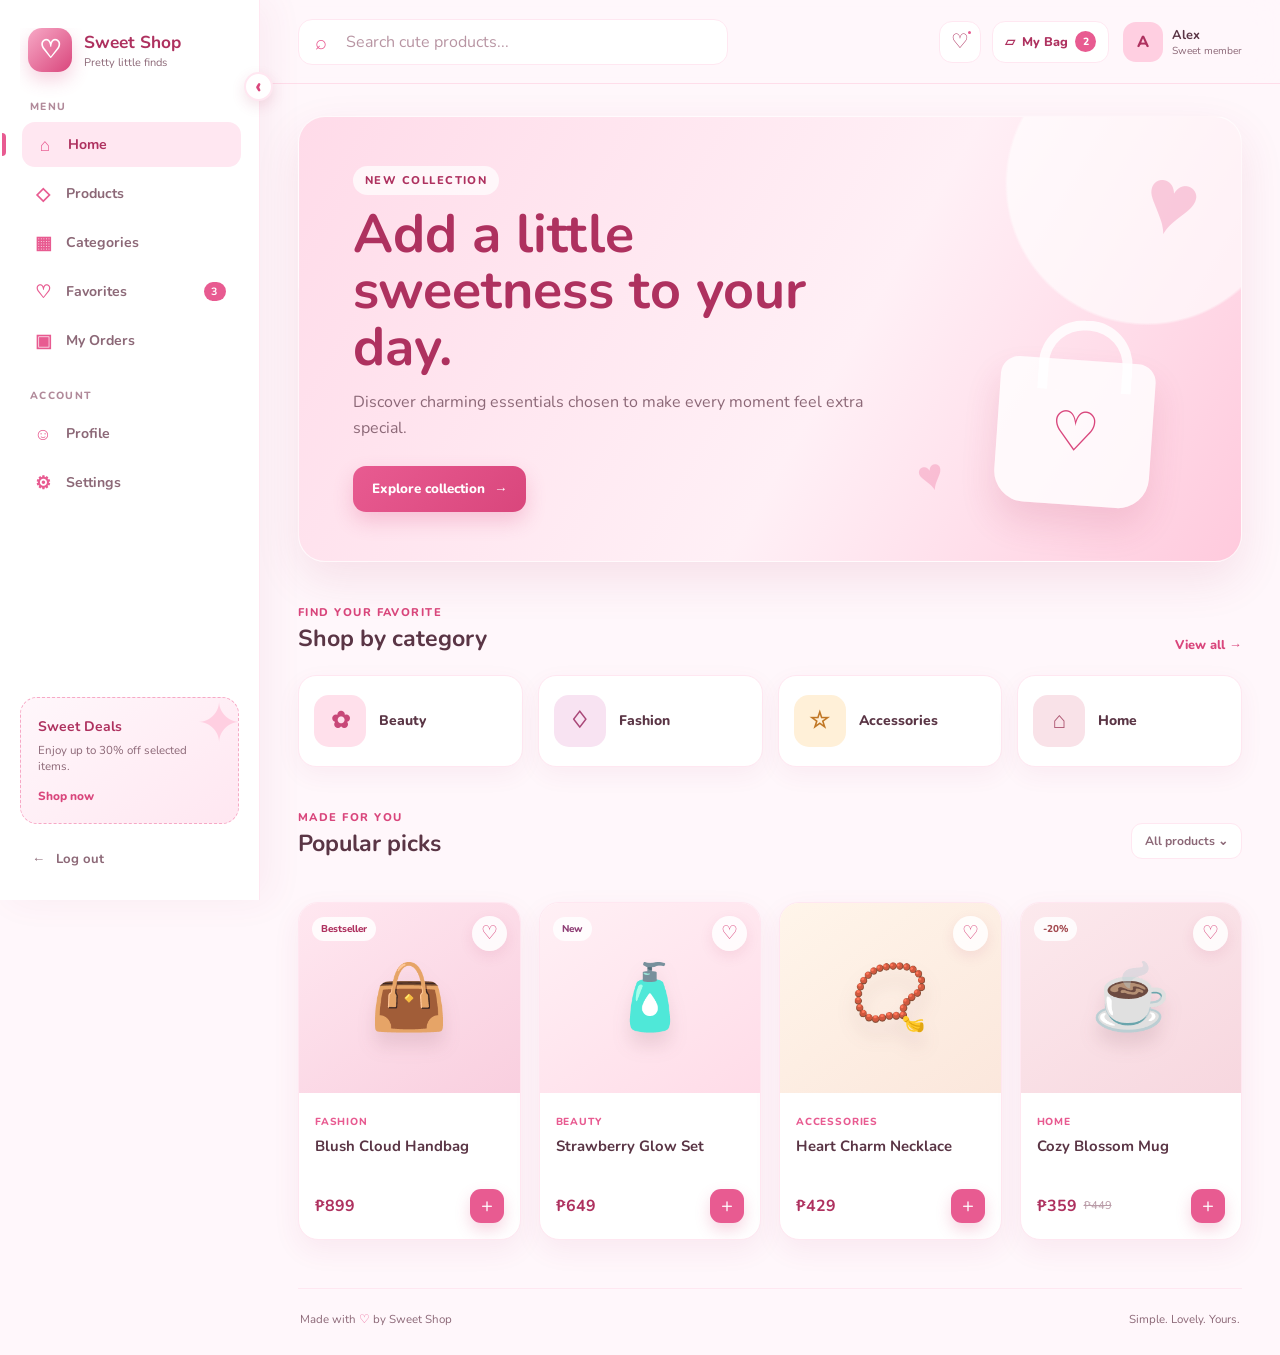
==== shop.html @ 0a7f22c5 "Initial commit" ====
<!DOCTYPE html>
<html lang="en">
<head>
    <meta charset="UTF-8">
    <meta name="viewport" content="width=device-width, initial-scale=1.0">
    <meta name="description" content="Sweet Shop pink and white e-commerce dashboard.">
    <title>Sweet Shop</title>
    <link rel="preconnect" href="https://fonts.googleapis.com">
    <link rel="preconnect" href="https://fonts.gstatic.com" crossorigin>
    <link href="https://fonts.googleapis.com/css2?family=Nunito:wght@400;600;700;800&display=swap" rel="stylesheet">
    <link rel="stylesheet" href="shop.css">
</head>

<body>
    <div class="shop-layout">
        <aside class="sidebar" id="sidebar">
            <div class="brand">
                <span class="brand-mark" aria-hidden="true">♡</span>
                <div>
                    <strong>Sweet Shop</strong>
                    <small>Pretty little finds</small>
                </div>
            </div>

            <button
                class="sidebar-collapse"
                id="sidebarCollapse"
                type="button"
                aria-label="Collapse side menu"
                aria-expanded="true"
            >
                <span aria-hidden="true">‹</span>
            </button>

            <nav class="side-navigation" aria-label="Main navigation">
                <p class="menu-label">Menu</p>
                <a class="nav-link active" href="#home" title="Home">
                    <span aria-hidden="true">⌂</span>
                    <span class="nav-text">Home</span>
                </a>
                <a class="nav-link" href="#products" title="Products">
                    <span aria-hidden="true">◇</span>
                    <span class="nav-text">Products</span>
                </a>
                <a class="nav-link" href="#categories" title="Categories">
                    <span aria-hidden="true">▦</span>
                    <span class="nav-text">Categories</span>
                </a>
                <a class="nav-link" href="#favorites" title="Favorites">
                    <span aria-hidden="true">♡</span>
                    <span class="nav-text">Favorites</span>
                    <span class="nav-badge">3</span>
                </a>
                <a class="nav-link" href="#orders" title="My Orders">
                    <span aria-hidden="true">▣</span>
                    <span class="nav-text">My Orders</span>
                </a>

                <p class="menu-label account-label">Account</p>
                <a class="nav-link" href="#profile" title="Profile">
                    <span aria-hidden="true">☺</span>
                    <span class="nav-text">Profile</span>
                </a>
                <a class="nav-link" href="#settings" title="Settings">
                    <span aria-hidden="true">⚙</span>
                    <span class="nav-text">Settings</span>
                </a>
            </nav>

            <div class="sidebar-promo">
                <span aria-hidden="true">✦</span>
                <strong>Sweet Deals</strong>
                <p>Enjoy up to 30% off selected items.</p>
                <a href="#products">Shop now</a>
            </div>

            <a class="logout-link" href="index.html" title="Log out">
                <span aria-hidden="true">←</span>
                <span class="logout-text">Log out</span>
            </a>
        </aside>

        <button
            class="sidebar-overlay"
            id="sidebarOverlay"
            type="button"
            aria-label="Close navigation menu"
            tabindex="-1"
        ></button>

        <main class="main-content" id="home">
            <header class="topbar">
                <button
                    class="menu-toggle"
                    id="menuToggle"
                    type="button"
                    aria-label="Open navigation menu"
                    aria-controls="sidebar"
                    aria-expanded="false"
                >
                    <span></span>
                    <span></span>
                    <span></span>
                </button>

                <div class="search-box">
                    <span aria-hidden="true">⌕</span>
                    <label class="visually-hidden" for="productSearch">Search products</label>
                    <input
                        type="search"
                        id="productSearch"
                        placeholder="Search cute products..."
                        autocomplete="off"
                    >
                </div>

                <div class="topbar-actions">
                    <button class="icon-button" type="button" aria-label="Notifications">
                        ♡
                        <span class="notification-dot"></span>
                    </button>
                    <button class="cart-button" type="button" aria-label="Shopping bag with 2 items">
                        <span aria-hidden="true">▱</span>
                        <span class="cart-text">My Bag</span>
                        <span class="cart-count" id="cartCount">2</span>
                    </button>
                    <div class="profile-chip">
                        <span class="avatar" aria-hidden="true">A</span>
                        <div>
                            <strong>Alex</strong>
                            <small>Sweet member</small>
                        </div>
                    </div>
                </div>
            </header>

            <section class="hero" aria-labelledby="hero-title">
                <div class="hero-content">
                    <span class="hero-tag">New collection</span>
                    <h1 id="hero-title">Add a little sweetness to your day.</h1>
                    <p>Discover charming essentials chosen to make every moment feel extra special.</p>
                    <a class="primary-link" href="#products">
                        Explore collection <span aria-hidden="true">→</span>
                    </a>
                </div>
                <div class="hero-art" aria-hidden="true">
                    <span class="hero-heart large-heart">♥</span>
                    <span class="hero-heart small-heart">♥</span>
                    <div class="shopping-bag">
                        <span>♡</span>
                    </div>
                </div>
            </section>

            <section class="section-block" id="categories" aria-labelledby="category-title">
                <div class="section-heading">
                    <div>
                        <p class="section-kicker">Find your favorite</p>
                        <h2 id="category-title">Shop by category</h2>
                    </div>
                    <a href="#categories">View all <span aria-hidden="true">→</span></a>
                </div>

                <div class="category-grid">
                    <a class="category-card" href="#products" data-category="Beauty">
                        <span class="category-icon beauty" aria-hidden="true">✿</span>
                        <span>Beauty</span>
                    </a>
                    <a class="category-card" href="#products" data-category="Fashion">
                        <span class="category-icon fashion" aria-hidden="true">♢</span>
                        <span>Fashion</span>
                    </a>
                    <a class="category-card" href="#products" data-category="Accessories">
                        <span class="category-icon accessories" aria-hidden="true">☆</span>
                        <span>Accessories</span>
                    </a>
                    <a class="category-card" href="#products" data-category="Home">
                        <span class="category-icon home" aria-hidden="true">⌂</span>
                        <span>Home</span>
                    </a>
                </div>
            </section>

            <section class="section-block" id="products" aria-labelledby="products-title">
                <div class="section-heading">
                    <div>
                        <p class="section-kicker">Made for you</p>
                        <h2 id="products-title">Popular picks</h2>
                    </div>
                    <button class="filter-button" id="filterButton" type="button">
                        All products <span aria-hidden="true">⌄</span>
                    </button>
                </div>

                <p class="search-status" id="searchStatus" aria-live="polite"></p>

                <div class="product-grid" id="productGrid">
                    <article class="product-card" data-name="Blush Cloud Handbag" data-category="Fashion">
                        <div class="product-image product-bag">
                            <span class="product-emoji" aria-hidden="true">👜</span>
                            <button class="favorite-button" type="button" aria-label="Add Blush Cloud Handbag to favorites">♡</button>
                            <span class="product-label">Bestseller</span>
                        </div>
                        <div class="product-details">
                            <span class="product-category">Fashion</span>
                            <h3>Blush Cloud Handbag</h3>
                            <div class="product-footer">
                                <strong>₱899</strong>
                                <button class="add-button" type="button" aria-label="Add Blush Cloud Handbag to bag">+</button>
                            </div>
                        </div>
                    </article>

                    <article class="product-card" data-name="Strawberry Glow Set" data-category="Beauty">
                        <div class="product-image product-beauty">
                            <span class="product-emoji" aria-hidden="true">🧴</span>
                            <button class="favorite-button" type="button" aria-label="Add Strawberry Glow Set to favorites">♡</button>
                            <span class="product-label new-label">New</span>
                        </div>
                        <div class="product-details">
                            <span class="product-category">Beauty</span>
                            <h3>Strawberry Glow Set</h3>
                            <div class="product-footer">
                                <strong>₱649</strong>
                                <button class="add-button" type="button" aria-label="Add Strawberry Glow Set to bag">+</button>
                            </div>
                        </div>
                    </article>

                    <article class="product-card" data-name="Heart Charm Necklace" data-category="Accessories">
                        <div class="product-image product-necklace">
                            <span class="product-emoji" aria-hidden="true">📿</span>
                            <button class="favorite-button" type="button" aria-label="Add Heart Charm Necklace to favorites">♡</button>
                        </div>
                        <div class="product-details">
                            <span class="product-category">Accessories</span>
                            <h3>Heart Charm Necklace</h3>
                            <div class="product-footer">
                                <strong>₱429</strong>
                                <button class="add-button" type="button" aria-label="Add Heart Charm Necklace to bag">+</button>
                            </div>
                        </div>
                    </article>

                    <article class="product-card" data-name="Cozy Blossom Mug" data-category="Home">
                        <div class="product-image product-mug">
                            <span class="product-emoji" aria-hidden="true">☕</span>
                            <button class="favorite-button" type="button" aria-label="Add Cozy Blossom Mug to favorites">♡</button>
                            <span class="product-label sale-label">-20%</span>
                        </div>
                        <div class="product-details">
                            <span class="product-category">Home</span>
                            <h3>Cozy Blossom Mug</h3>
                            <div class="product-footer">
                                <div class="price-group">
                                    <strong>₱359</strong>
                                    <del>₱449</del>
                                </div>
                                <button class="add-button" type="button" aria-label="Add Cozy Blossom Mug to bag">+</button>
                            </div>
                        </div>
                    </article>
                </div>
            </section>

            <footer class="shop-footer">
                <span>Made with <span aria-hidden="true">♡</span> by Sweet Shop</span>
                <span>Simple. Lovely. Yours.</span>
            </footer>
        </main>
    </div>

    <div class="toast" id="toast" role="status" aria-live="polite"></div>
    <script src="shop.js"></script>
</body>
</html>
---- shop.css ----
:root {
    --pink-50: #fff7fb;
    --pink-100: #ffe7f1;
    --pink-200: #ffcfe1;
    --pink-300: #f7a9c6;
    --pink-500: #e85b91;
    --pink-600: #d9467c;
    --pink-700: #ae315f;
    --text: #5a3545;
    --muted: #8c6877;
    --white: #ffffff;
    --shadow: 0 18px 45px rgba(174, 49, 95, 0.11);
    --sidebar-width: 260px;
    --sidebar-collapsed-width: 86px;
}

* {
    box-sizing: border-box;
    margin: 0;
    padding: 0;
}

html {
    scroll-behavior: smooth;
}

body {
    min-height: 100vh;
    color: var(--text);
    font-family: "Nunito", Arial, sans-serif;
    background: var(--pink-50);
}

button,
input {
    font: inherit;
}

a {
    color: inherit;
    text-decoration: none;
}

button,
a {
    -webkit-tap-highlight-color: transparent;
}

.shop-layout {
    min-height: 100vh;
}

.sidebar {
    position: fixed;
    inset: 0 auto 0 0;
    z-index: 30;
    display: flex;
    width: var(--sidebar-width);
    padding: 28px 20px 22px;
    border-right: 1px solid var(--pink-100);
    background: rgba(255, 255, 255, 0.97);
    flex-direction: column;
    box-shadow: 10px 0 35px rgba(174, 49, 95, 0.06);
    transition: width 0.25s ease, transform 0.25s ease;
}

.brand {
    display: flex;
    align-items: center;
    gap: 12px;
    padding: 0 8px 27px;
    overflow: hidden;
}

.brand-mark {
    display: grid;
    width: 44px;
    height: 44px;
    border-radius: 14px;
    color: var(--white);
    font-size: 25px;
    font-weight: 800;
    background: linear-gradient(135deg, var(--pink-300), var(--pink-600));
    box-shadow: 0 8px 18px rgba(217, 70, 124, 0.24);
    place-items: center;
}

.brand strong,
.brand small {
    display: block;
    white-space: nowrap;
}

.sidebar-collapse {
    position: absolute;
    top: 72px;
    right: -14px;
    z-index: 2;
    display: grid;
    width: 29px;
    height: 29px;
    border: 2px solid var(--pink-100);
    border-radius: 50%;
    color: var(--pink-600);
    font-size: 1.35rem;
    font-weight: 800;
    line-height: 1;
    background: var(--white);
    box-shadow: 0 5px 14px rgba(174, 49, 95, 0.14);
    cursor: pointer;
    place-items: center;
    transition: color 0.2s ease, transform 0.25s ease;
}

.sidebar-collapse:hover,
.sidebar-collapse:focus-visible {
    color: var(--white);
    outline: none;
    background: var(--pink-500);
}

.brand strong {
    color: var(--pink-700);
    font-size: 1.08rem;
}

.brand small {
    margin-top: 1px;
    color: var(--muted);
    font-size: 0.69rem;
}

.side-navigation {
    flex: 1;
}

.menu-label {
    margin: 0 10px 8px;
    color: #b18a9a;
    font-size: 0.65rem;
    font-weight: 800;
    letter-spacing: 0.13em;
    text-transform: uppercase;
}

.account-label {
    margin-top: 25px;
}

.nav-link {
    position: relative;
    display: flex;
    min-height: 45px;
    margin-bottom: 4px;
    padding: 0 13px;
    border-radius: 13px;
    color: var(--muted);
    font-size: 0.88rem;
    font-weight: 700;
    align-items: center;
    gap: 13px;
    transition: color 0.2s ease, background 0.2s ease, transform 0.2s ease;
    white-space: nowrap;
}

.nav-link > span:first-child {
    width: 20px;
    color: var(--pink-500);
    font-size: 1.1rem;
    text-align: center;
}

.nav-link:hover,
.nav-link.active {
    color: var(--pink-700);
    background: var(--pink-100);
    transform: translateX(2px);
}

.nav-link.active::before {
    position: absolute;
    top: 11px;
    left: -20px;
    width: 4px;
    height: 23px;
    border-radius: 0 6px 6px 0;
    background: var(--pink-500);
    content: "";
}

.nav-badge {
    min-width: 22px;
    margin-left: auto;
    padding: 2px 7px;
    border-radius: 20px;
    color: var(--white) !important;
    font-size: 0.66rem !important;
    background: var(--pink-500);
}

.sidebar-promo {
    position: relative;
    margin-top: 20px;
    padding: 17px;
    border: 1px dashed var(--pink-300);
    border-radius: 17px;
    background: linear-gradient(145deg, var(--pink-50), var(--pink-100));
    overflow: hidden;
}

.sidebar-promo > span {
    position: absolute;
    top: -12px;
    right: -4px;
    color: var(--pink-200);
    font-size: 55px;
}

.sidebar-promo strong {
    color: var(--pink-700);
    font-size: 0.87rem;
}

.sidebar-promo p {
    margin: 5px 0 9px;
    color: var(--muted);
    font-size: 0.72rem;
    line-height: 1.45;
}

.sidebar-promo a {
    color: var(--pink-600);
    font-size: 0.74rem;
    font-weight: 800;
}

.logout-link {
    display: flex;
    margin-top: 16px;
    padding: 10px 12px;
    color: var(--muted);
    font-size: 0.82rem;
    font-weight: 700;
    align-items: center;
    gap: 11px;
    white-space: nowrap;
}

.logout-link:hover {
    color: var(--pink-700);
}

.sidebar-overlay {
    display: none;
}

.main-content {
    min-height: 100vh;
    margin-left: var(--sidebar-width);
    padding: 0 38px;
    transition: margin-left 0.25s ease;
}

.sidebar.collapsed {
    width: var(--sidebar-collapsed-width);
    padding-right: 14px;
    padding-left: 14px;
}

.sidebar.collapsed .brand {
    justify-content: center;
    padding-right: 0;
    padding-left: 0;
}

.sidebar.collapsed .brand > div,
.sidebar.collapsed .menu-label,
.sidebar.collapsed .nav-text,
.sidebar.collapsed .nav-badge,
.sidebar.collapsed .sidebar-promo,
.sidebar.collapsed .logout-text {
    display: none;
}

.sidebar.collapsed .nav-link {
    justify-content: center;
    padding: 0;
}

.sidebar.collapsed .nav-link > span:first-child {
    font-size: 1.28rem;
}

.sidebar.collapsed .nav-link.active::before {
    left: -14px;
}

.sidebar.collapsed .account-label {
    display: block;
    height: 15px;
    margin: 8px 0 0;
    font-size: 0;
}

.sidebar.collapsed .logout-link {
    justify-content: center;
    padding: 10px 0;
    font-size: 1.05rem;
}

.sidebar.collapsed .sidebar-collapse {
    transform: rotate(180deg);
}

.shop-layout.sidebar-collapsed .main-content {
    margin-left: var(--sidebar-collapsed-width);
}

.topbar {
    position: sticky;
    top: 0;
    z-index: 20;
    display: flex;
    height: 84px;
    margin: 0 -38px;
    padding: 0 38px;
    border-bottom: 1px solid rgba(255, 207, 225, 0.65);
    background: rgba(255, 247, 251, 0.9);
    backdrop-filter: blur(16px);
    align-items: center;
    justify-content: space-between;
    gap: 24px;
}

.menu-toggle {
    display: none;
}

.search-box {
    position: relative;
    width: min(100%, 430px);
}

.search-box > span {
    position: absolute;
    top: 50%;
    left: 17px;
    color: var(--pink-500);
    font-size: 1.25rem;
    transform: translateY(-50%);
}

.search-box input {
    width: 100%;
    height: 46px;
    padding: 0 18px 0 47px;
    border: 1px solid var(--pink-100);
    border-radius: 14px;
    outline: 0;
    color: var(--text);
    background: var(--white);
    transition: border 0.2s ease, box-shadow 0.2s ease;
}

.search-box input::placeholder {
    color: #b895a3;
}

.search-box input:focus {
    border-color: var(--pink-300);
    box-shadow: 0 0 0 4px rgba(247, 169, 198, 0.18);
}

.topbar-actions {
    display: flex;
    align-items: center;
    gap: 11px;
}

.icon-button,
.cart-button {
    position: relative;
    display: flex;
    height: 42px;
    border: 1px solid var(--pink-100);
    border-radius: 13px;
    color: var(--pink-700);
    background: var(--white);
    cursor: pointer;
    align-items: center;
    justify-content: center;
}

.icon-button {
    width: 42px;
    font-size: 1.25rem;
}

.notification-dot {
    position: absolute;
    top: 7px;
    right: 7px;
    width: 7px;
    height: 7px;
    border: 2px solid var(--white);
    border-radius: 50%;
    background: var(--pink-500);
}

.cart-button {
    gap: 7px;
    padding: 0 12px;
    font-size: 0.79rem;
    font-weight: 800;
}

.cart-count {
    display: grid;
    min-width: 21px;
    height: 21px;
    padding: 0 5px;
    border-radius: 50%;
    color: var(--white);
    font-size: 0.65rem;
    background: var(--pink-500);
    place-items: center;
}

.profile-chip {
    display: flex;
    align-items: center;
    gap: 9px;
    margin-left: 3px;
}

.avatar {
    display: grid;
    width: 40px;
    height: 40px;
    border-radius: 13px;
    color: var(--pink-700);
    font-weight: 800;
    background: var(--pink-200);
    place-items: center;
}

.profile-chip strong,
.profile-chip small {
    display: block;
}

.profile-chip strong {
    font-size: 0.8rem;
}

.profile-chip small {
    color: var(--muted);
    font-size: 0.64rem;
}

.hero {
    position: relative;
    display: grid;
    min-height: 310px;
    margin-top: 32px;
    padding: 49px 54px;
    border: 1px solid rgba(255, 255, 255, 0.8);
    border-radius: 27px;
    background:
        radial-gradient(circle at 90% 15%, rgba(255, 255, 255, 0.65) 0 15%, transparent 15.3%),
        linear-gradient(120deg, #ffdbe9, #fff0f6 57%, #ffcadd);
    box-shadow: var(--shadow);
    overflow: hidden;
    grid-template-columns: 1.3fr 0.7fr;
    align-items: center;
}

.hero-content {
    position: relative;
    z-index: 2;
    max-width: 610px;
}

.hero-tag,
.section-kicker {
    color: var(--pink-600);
    font-size: 0.7rem;
    font-weight: 800;
    letter-spacing: 0.13em;
    text-transform: uppercase;
}

.hero-tag {
    display: inline-block;
    margin-bottom: 12px;
    padding: 7px 12px;
    border-radius: 20px;
    color: var(--pink-700);
    background: rgba(255, 255, 255, 0.72);
}

.hero h1 {
    max-width: 600px;
    margin-bottom: 14px;
    color: var(--pink-700);
    font-size: clamp(2rem, 4.2vw, 3.65rem);
    line-height: 1.05;
}

.hero p {
    max-width: 535px;
    margin-bottom: 24px;
    color: var(--muted);
    line-height: 1.6;
}

.primary-link {
    display: inline-flex;
    min-height: 46px;
    padding: 0 19px;
    border-radius: 13px;
    color: var(--white);
    font-size: 0.84rem;
    font-weight: 800;
    background: linear-gradient(135deg, var(--pink-500), var(--pink-600));
    box-shadow: 0 9px 20px rgba(217, 70, 124, 0.24);
    align-items: center;
    gap: 9px;
    transition: transform 0.2s ease, box-shadow 0.2s ease;
}

.primary-link:hover {
    box-shadow: 0 13px 25px rgba(217, 70, 124, 0.3);
    transform: translateY(-2px);
}

.hero-art {
    position: relative;
    height: 100%;
    min-height: 210px;
}

.shopping-bag {
    position: absolute;
    right: 12%;
    bottom: 2%;
    display: grid;
    width: 155px;
    height: 145px;
    border-radius: 18px 18px 31px 31px;
    color: var(--pink-600);
    font-size: 55px;
    background: rgba(255, 255, 255, 0.82);
    box-shadow: 0 20px 35px rgba(174, 49, 95, 0.14);
    place-items: center;
    transform: rotate(4deg);
}

.shopping-bag::before {
    position: absolute;
    top: -40px;
    left: 37px;
    width: 74px;
    height: 61px;
    border: 10px solid rgba(255, 255, 255, 0.82);
    border-bottom: 0;
    border-radius: 45px 45px 0 0;
    content: "";
}

.hero-heart {
    position: absolute;
    color: rgba(232, 91, 145, 0.28);
}

.large-heart {
    top: -25px;
    right: -12px;
    font-size: 92px;
    transform: rotate(15deg);
}

.small-heart {
    bottom: 6px;
    left: 8%;
    font-size: 44px;
    transform: rotate(-15deg);
}

.section-block {
    padding-top: 43px;
}

.section-heading {
    display: flex;
    margin-bottom: 21px;
    align-items: flex-end;
    justify-content: space-between;
    gap: 20px;
}

.section-heading h2 {
    margin-top: 3px;
    color: var(--text);
    font-size: 1.45rem;
}

.section-heading > a {
    color: var(--pink-600);
    font-size: 0.8rem;
    font-weight: 800;
}

.category-grid {
    display: grid;
    gap: 15px;
    grid-template-columns: repeat(4, 1fr);
}

.category-card {
    display: flex;
    min-height: 92px;
    padding: 15px;
    border: 1px solid var(--pink-100);
    border-radius: 18px;
    font-size: 0.87rem;
    font-weight: 800;
    background: var(--white);
    box-shadow: 0 8px 24px rgba(174, 49, 95, 0.06);
    align-items: center;
    gap: 13px;
    transition: border 0.2s ease, transform 0.2s ease, box-shadow 0.2s ease;
}

.category-card:hover {
    border-color: var(--pink-300);
    box-shadow: 0 13px 28px rgba(174, 49, 95, 0.1);
    transform: translateY(-3px);
}

.category-icon {
    display: grid;
    width: 52px;
    height: 52px;
    border-radius: 15px;
    font-size: 1.45rem;
    place-items: center;
}

.beauty {
    color: #c84878;
    background: #ffe0eb;
}

.fashion {
    color: #a94778;
    background: #f8e3f2;
}

.accessories {
    color: #c17725;
    background: #fff0d8;
}

.home {
    color: #ae5873;
    background: #f9e2e8;
}

.filter-button {
    padding: 9px 13px;
    border: 1px solid var(--pink-100);
    border-radius: 11px;
    color: var(--muted);
    font-size: 0.76rem;
    font-weight: 700;
    background: var(--white);
    cursor: pointer;
}

.search-status {
    min-height: 20px;
    margin: -10px 0 12px;
    color: var(--muted);
    font-size: 0.8rem;
}

.product-grid {
    display: grid;
    gap: 18px;
    grid-template-columns: repeat(4, minmax(0, 1fr));
}

.product-card {
    border: 1px solid var(--pink-100);
    border-radius: 20px;
    background: var(--white);
    box-shadow: 0 10px 28px rgba(174, 49, 95, 0.07);
    overflow: hidden;
    transition: box-shadow 0.2s ease, transform 0.2s ease;
}

.product-card:hover {
    box-shadow: 0 18px 34px rgba(174, 49, 95, 0.13);
    transform: translateY(-4px);
}

.product-card.is-hidden {
    display: none;
}

.product-image {
    position: relative;
    display: grid;
    min-height: 190px;
    place-items: center;
}

.product-bag {
    background: linear-gradient(145deg, #ffe7f0, #f9cfdf);
}

.product-beauty {
    background: linear-gradient(145deg, #fff0f5, #ffdce8);
}

.product-necklace {
    background: linear-gradient(145deg, #fff5ea, #fbe7dc);
}

.product-mug {
    background: linear-gradient(145deg, #fce9ed, #f7d7df);
}

.product-emoji {
    font-size: 64px;
    filter: drop-shadow(0 13px 9px rgba(110, 51, 72, 0.13));
    transform: scale(1);
    transition: transform 0.25s ease;
}

.product-card:hover .product-emoji {
    transform: scale(1.08) rotate(-3deg);
}

.favorite-button {
    position: absolute;
    top: 13px;
    right: 13px;
    display: grid;
    width: 35px;
    height: 35px;
    border: 0;
    border-radius: 50%;
    color: var(--pink-600);
    font-size: 1.2rem;
    background: rgba(255, 255, 255, 0.86);
    box-shadow: 0 5px 14px rgba(174, 49, 95, 0.1);
    cursor: pointer;
    place-items: center;
}

.favorite-button.selected {
    color: var(--white);
    background: var(--pink-500);
}

.product-label {
    position: absolute;
    top: 14px;
    left: 13px;
    padding: 5px 9px;
    border-radius: 20px;
    color: var(--pink-700);
    font-size: 0.62rem;
    font-weight: 800;
    background: rgba(255, 255, 255, 0.85);
}

.new-label {
    color: #8f3f76;
}

.sale-label {
    color: #a34a50;
}

.product-details {
    padding: 16px;
}

.product-category {
    color: var(--pink-500);
    font-size: 0.64rem;
    font-weight: 800;
    letter-spacing: 0.08em;
    text-transform: uppercase;
}

.product-details h3 {
    min-height: 40px;
    margin: 5px 0 13px;
    font-size: 0.93rem;
    line-height: 1.35;
}

.product-footer {
    display: flex;
    align-items: center;
    justify-content: space-between;
}

.product-footer strong {
    color: var(--pink-700);
    font-size: 1rem;
}

.price-group {
    display: flex;
    align-items: center;
    gap: 7px;
}

.price-group del {
    color: #b99ba7;
    font-size: 0.7rem;
}

.add-button {
    display: grid;
    width: 34px;
    height: 34px;
    border: 0;
    border-radius: 11px;
    color: var(--white);
    font-size: 1.25rem;
    background: var(--pink-500);
    box-shadow: 0 7px 15px rgba(217, 70, 124, 0.22);
    cursor: pointer;
    place-items: center;
    transition: background 0.2s ease, transform 0.2s ease;
}

.add-button:hover {
    background: var(--pink-600);
    transform: scale(1.06);
}

.shop-footer {
    display: flex;
    margin-top: 48px;
    padding: 22px 2px 28px;
    border-top: 1px solid var(--pink-100);
    color: var(--muted);
    font-size: 0.72rem;
    justify-content: space-between;
}

.shop-footer span span {
    color: var(--pink-500);
}

.toast {
    position: fixed;
    right: 24px;
    bottom: 24px;
    z-index: 50;
    padding: 13px 18px;
    border-radius: 13px;
    color: var(--white);
    font-size: 0.8rem;
    font-weight: 800;
    background: var(--pink-600);
    box-shadow: 0 12px 30px rgba(174, 49, 95, 0.28);
    opacity: 0;
    pointer-events: none;
    transform: translateY(16px);
    transition: opacity 0.2s ease, transform 0.2s ease;
}

.toast.visible {
    opacity: 1;
    transform: translateY(0);
}

.visually-hidden {
    position: absolute;
    width: 1px;
    height: 1px;
    padding: 0;
    border: 0;
    margin: -1px;
    overflow: hidden;
    clip: rect(0, 0, 0, 0);
    white-space: nowrap;
}

@media (max-width: 1100px) {
    .product-grid {
        grid-template-columns: repeat(2, minmax(0, 1fr));
    }

    .hero {
        padding: 42px;
    }

    .shopping-bag {
        right: 0;
        width: 125px;
        height: 125px;
    }

    .shopping-bag::before {
        left: 29px;
        width: 60px;
    }
}

@media (max-width: 820px) {
    .sidebar {
        width: min(82vw, 290px);
        transform: translateX(-105%);
        transition: transform 0.25s ease;
    }

    .sidebar-collapse {
        display: none;
    }

    .sidebar.open {
        transform: translateX(0);
    }

    .sidebar-overlay {
        position: fixed;
        inset: 0;
        z-index: 25;
        display: block;
        border: 0;
        background: rgba(90, 53, 69, 0.34);
        opacity: 0;
        pointer-events: none;
        transition: opacity 0.25s ease;
    }

    .sidebar-overlay.visible {
        opacity: 1;
        pointer-events: auto;
    }

    .main-content {
        margin-left: 0;
        padding: 0 24px;
    }

    .shop-layout.sidebar-collapsed .main-content {
        margin-left: 0;
    }

    .topbar {
        height: 76px;
        margin: 0 -24px;
        padding: 0 24px;
    }

    .menu-toggle {
        display: flex;
        width: 42px;
        height: 42px;
        padding: 11px 10px;
        border: 1px solid var(--pink-100);
        border-radius: 12px;
        background: var(--white);
        cursor: pointer;
        flex-direction: column;
        justify-content: space-around;
    }

    .menu-toggle span {
        width: 100%;
        height: 2px;
        border-radius: 3px;
        background: var(--pink-600);
    }

    .search-box {
        flex: 1;
    }

    .profile-chip {
        display: none;
    }

    .hero {
        grid-template-columns: 1fr;
    }

    .hero-art {
        display: none;
    }

    .category-grid {
        grid-template-columns: repeat(2, 1fr);
    }
}

@media (max-width: 540px) {
    .main-content {
        padding: 0 15px;
    }

    .topbar {
        height: auto;
        min-height: 72px;
        margin: 0 -15px;
        padding: 12px 15px;
        gap: 10px;
    }

    .topbar-actions {
        gap: 7px;
    }

    .icon-button,
    .cart-text {
        display: none;
    }

    .cart-button {
        width: 43px;
        padding: 0;
    }

    .cart-count {
        position: absolute;
        top: -5px;
        right: -5px;
    }

    .search-box input {
        padding-right: 8px;
        font-size: 0.8rem;
    }

    .hero {
        min-height: 330px;
        margin-top: 19px;
        padding: 34px 26px;
        border-radius: 22px;
    }

    .hero h1 {
        font-size: 2.25rem;
    }

    .category-grid {
        gap: 10px;
    }

    .category-card {
        min-height: 78px;
        padding: 10px;
        font-size: 0.76rem;
        gap: 8px;
    }

    .category-icon {
        width: 43px;
        height: 43px;
        font-size: 1.15rem;
    }

    .product-grid {
        grid-template-columns: 1fr;
    }

    .product-image {
        min-height: 220px;
    }

    .shop-footer {
        align-items: center;
        flex-direction: column;
        gap: 5px;
    }

    .toast {
        right: 15px;
        bottom: 15px;
        left: 15px;
        text-align: center;
    }
}

@media (prefers-reduced-motion: reduce) {
    *,
    *::before,
    *::after {
        scroll-behavior: auto !important;
        transition: none !important;
    }
}
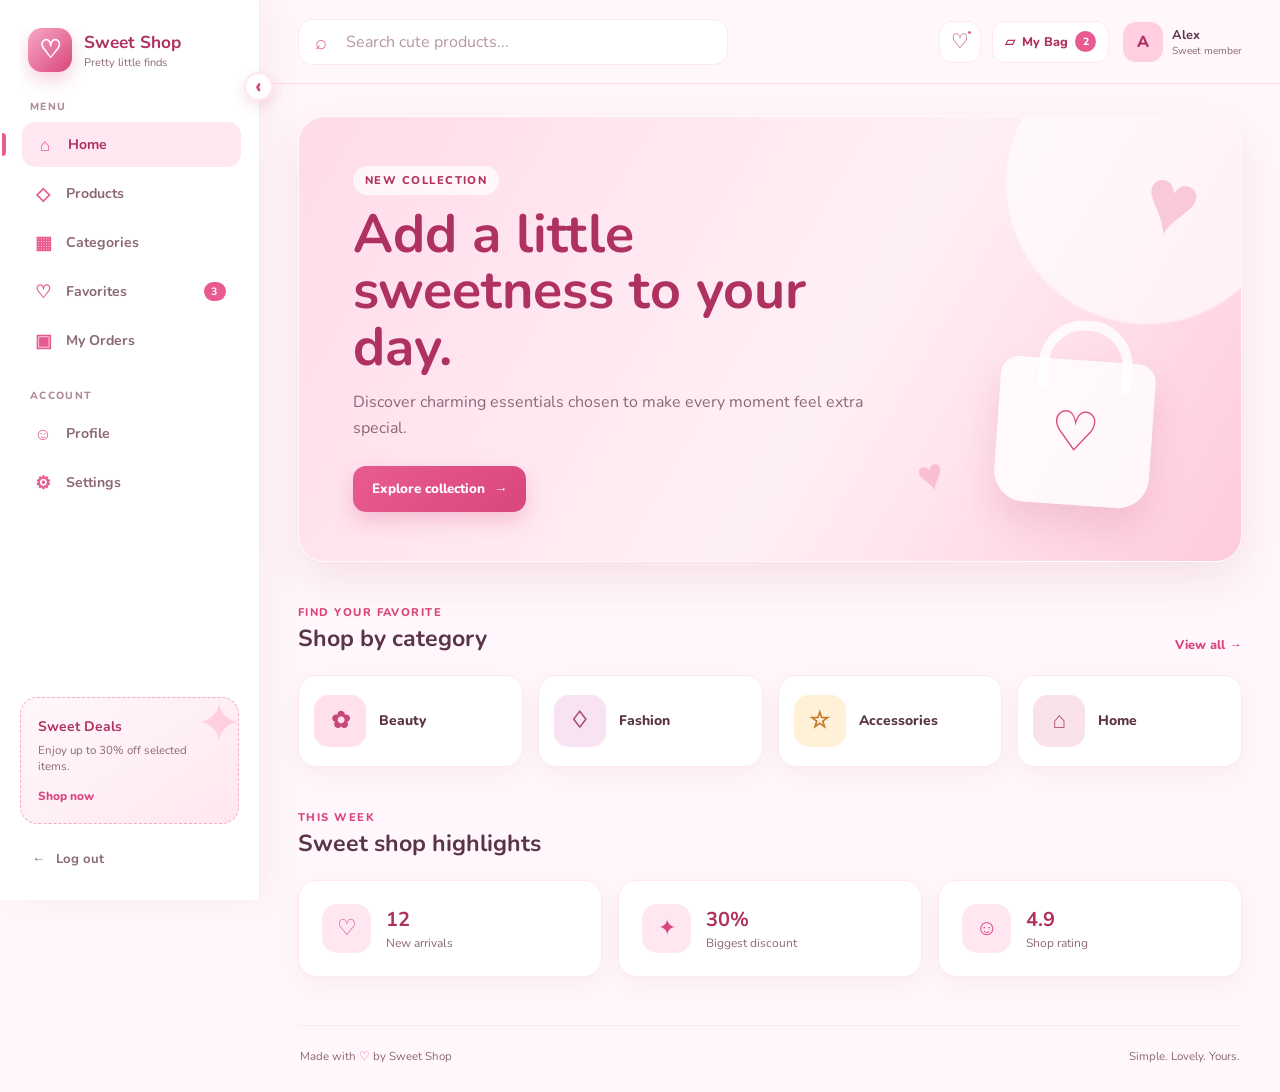
==== commit 8cc5c17f: "Added content for each menu" ====
--- a/shop.html
+++ b/shop.html
@@ -11,265 +11,130 @@
     <link rel="stylesheet" href="shop.css">
 </head>
 
+
 <body>
     <div class="shop-layout">
         <aside class="sidebar" id="sidebar">
             <div class="brand">
                 <span class="brand-mark" aria-hidden="true">♡</span>
-                <div>
-                    <strong>Sweet Shop</strong>
-                    <small>Pretty little finds</small>
+                <div><strong>Sweet Shop</strong><small>Pretty little finds</small></div>
+            </div>
+            <button class="sidebar-collapse" id="sidebarCollapse" type="button" aria-label="Collapse side menu" aria-expanded="true"><span aria-hidden="true">‹</span></button>
+
+            <nav class="side-navigation" aria-label="Main navigation">
+                <p class="menu-label">Menu</p>
+                <a class="nav-link active" href="#home" data-page="home" title="Home"><span aria-hidden="true">⌂</span><span class="nav-text">Home</span></a>
+                <a class="nav-link" href="#products" data-page="products" title="Products"><span aria-hidden="true">◇</span><span class="nav-text">Products</span></a>
+                <a class="nav-link" href="#categories" data-page="categories" title="Categories"><span aria-hidden="true">▦</span><span class="nav-text">Categories</span></a>
+                <a class="nav-link" href="#favorites" data-page="favorites" title="Favorites"><span aria-hidden="true">♡</span><span class="nav-text">Favorites</span><span class="nav-badge" id="favoriteCount">3</span></a>
+                <a class="nav-link" href="#orders" data-page="orders" title="My Orders"><span aria-hidden="true">▣</span><span class="nav-text">My Orders</span></a>
+                <p class="menu-label account-label">Account</p>
+                <a class="nav-link" href="#profile" data-page="profile" title="Profile"><span aria-hidden="true">☺</span><span class="nav-text">Profile</span></a>
+                <a class="nav-link" href="#settings" data-page="settings" title="Settings"><span aria-hidden="true">⚙</span><span class="nav-text">Settings</span></a>
+            </nav>
+
+            <div class="sidebar-promo"><span aria-hidden="true">✦</span><strong>Sweet Deals</strong><p>Enjoy up to 30% off selected items.</p><a href="#products" data-go-page="products">Shop now</a></div>
+            <a class="logout-link" href="index.html" title="Log out"><span aria-hidden="true">←</span><span class="logout-text">Log out</span></a>
+        </aside>
+
+        <button class="sidebar-overlay" id="sidebarOverlay" type="button" aria-label="Close navigation menu" tabindex="-1"></button>
+
+        <main class="main-content">
+            <header class="topbar">
+                <button class="menu-toggle" id="menuToggle" type="button" aria-label="Open navigation menu" aria-controls="sidebar" aria-expanded="false"><span></span><span></span><span></span></button>
+                
+                <div class="search-box"> 
+                    <span aria-hidden="true">⌕</span>
+                    <label class="visually-hidden" for="productSearch">Search products</label>
+                    <input type="search" id="productSearch" placeholder="Search cute products..." autocomplete="off">
+                </div>
+                
+                <div class="topbar-actions">
+                    <button class="icon-button" id="notificationButton" type="button" aria-label="Notifications">♡<span class="notification-dot"></span></button>
+                    <button class="cart-button" type="button" aria-label="Shopping bag"><span aria-hidden="true">▱</span><span class="cart-text">My Bag</span><span class="cart-count" id="cartCount">2</span></button>
+                    <button class="profile-chip" type="button" data-go-page="profile"><span class="avatar" aria-hidden="true">A</span><span><strong>Alex</strong><small>Sweet member</small></span></button>
+                </div>
+            </header>
+
+            <div class="page-panel active" id="home" data-page-panel="home">
+                <section class="hero" aria-labelledby="hero-title">
+                    <div class="hero-content"><span class="hero-tag">New collection</span><h1 id="hero-title">Add a little sweetness to your day.</h1><p>Discover charming essentials chosen to make every moment feel extra special.</p><a class="primary-link" href="#products" data-go-page="products">Explore collection <span aria-hidden="true">→</span></a></div>
+                    <div class="hero-art" aria-hidden="true"><span class="hero-heart large-heart">♥</span><span class="hero-heart small-heart">♥</span><div class="shopping-bag"><span>♡</span></div></div>
+                </section>
+
+                <section class="section-block">
+                    <div class="section-heading"><div><p class="section-kicker">Find your favorite</p><h2>Shop by category</h2></div><a href="#categories" data-go-page="categories">View all →</a></div>
+                    <div class="category-grid compact-categories">
+                        <button class="category-card" data-category="Beauty"><span class="category-icon beauty">✿</span><span>Beauty</span></button>
+                        <button class="category-card" data-category="Fashion"><span class="category-icon fashion">♢</span><span>Fashion</span></button>
+                        <button class="category-card" data-category="Accessories"><span class="category-icon accessories">☆</span><span>Accessories</span></button>
+                        <button class="category-card" data-category="Home"><span class="category-icon home">⌂</span><span>Home</span></button>
+                    </div>
+                </section>
+
+                <section class="section-block">
+                    <div class="section-heading"><div><p class="section-kicker">This week</p><h2>Sweet shop highlights</h2></div></div>
+                    <div class="stats-grid"><article class="stat-card"><span>♡</span><div><strong>12</strong><small>New arrivals</small></div></article><article class="stat-card"><span>✦</span><div><strong>30%</strong><small>Biggest discount</small></div></article><article class="stat-card"><span>☺</span><div><strong>4.9</strong><small>Shop rating</small></div></article></div>
+                </section>
+            </div>
+
+            <div class="page-panel" id="products" data-page-panel="products">
+                <section class="page-intro"><div><p class="section-kicker">Made for you</p><h1>All products</h1><p>Browse our handpicked collection of charming everyday finds.</p></div><button class="filter-button" id="filterButton" type="button">All products ▾</button></section>
+                <p class="search-status" id="searchStatus" aria-live="polite"></p>
+                <div class="product-grid" id="productGrid">
+                    <article class="product-card" data-id="bag" data-name="Blush Cloud Handbag" data-category="Fashion"><div class="product-image product-bag"><span class="product-emoji">👜</span><button class="favorite-button selected" type="button" aria-label="Remove Blush Cloud Handbag from favorites">♥</button><span class="product-label">Bestseller</span></div><div class="product-details"><span class="product-category">Fashion</span><h3>Blush Cloud Handbag</h3><div class="product-footer"><strong>₱899</strong><button class="add-button" type="button" aria-label="Add Blush Cloud Handbag to bag">+</button></div></div></article>
+                    <article class="product-card" data-id="glow" data-name="Strawberry Glow Set" data-category="Beauty"><div class="product-image product-beauty"><span class="product-emoji">🧴</span><button class="favorite-button selected" type="button" aria-label="Remove Strawberry Glow Set from favorites">♥</button><span class="product-label new-label">New</span></div><div class="product-details"><span class="product-category">Beauty</span><h3>Strawberry Glow Set</h3><div class="product-footer"><strong>₱649</strong><button class="add-button" type="button" aria-label="Add Strawberry Glow Set to bag">+</button></div></div></article>
+                    <article class="product-card" data-id="necklace" data-name="Heart Charm Necklace" data-category="Accessories"><div class="product-image product-necklace"><span class="product-emoji">📿</span><button class="favorite-button selected" type="button" aria-label="Remove Heart Charm Necklace from favorites">♥</button></div><div class="product-details"><span class="product-category">Accessories</span><h3>Heart Charm Necklace</h3><div class="product-footer"><strong>₱429</strong><button class="add-button" type="button" aria-label="Add Heart Charm Necklace to bag">+</button></div></div></article>
+                    <article class="product-card" data-id="mug" data-name="Cozy Blossom Mug" data-category="Home"><div class="product-image product-mug"><span class="product-emoji">☕</span><button class="favorite-button" type="button" aria-label="Add Cozy Blossom Mug to favorites">♡</button><span class="product-label sale-label">-20%</span></div><div class="product-details"><span class="product-category">Home</span><h3>Cozy Blossom Mug</h3><div class="product-footer"><div class="price-group"><strong>₱359</strong><del>₱449</del></div><button class="add-button" type="button" aria-label="Add Cozy Blossom Mug to bag">+</button></div></div></article>
                 </div>
             </div>
 
-            <button
-                class="sidebar-collapse"
-                id="sidebarCollapse"
-                type="button"
-                aria-label="Collapse side menu"
-                aria-expanded="true"
-            >
-                <span aria-hidden="true">‹</span>
-            </button>
-
-            <nav class="side-navigation" aria-label="Main navigation">
-                <p class="menu-label">Menu</p>
-                <a class="nav-link active" href="#home" title="Home">
-                    <span aria-hidden="true">⌂</span>
-                    <span class="nav-text">Home</span>
-                </a>
-                <a class="nav-link" href="#products" title="Products">
-                    <span aria-hidden="true">◇</span>
-                    <span class="nav-text">Products</span>
-                </a>
-                <a class="nav-link" href="#categories" title="Categories">
-                    <span aria-hidden="true">▦</span>
-                    <span class="nav-text">Categories</span>
-                </a>
-                <a class="nav-link" href="#favorites" title="Favorites">
-                    <span aria-hidden="true">♡</span>
-                    <span class="nav-text">Favorites</span>
-                    <span class="nav-badge">3</span>
-                </a>
-                <a class="nav-link" href="#orders" title="My Orders">
-                    <span aria-hidden="true">▣</span>
-                    <span class="nav-text">My Orders</span>
-                </a>
-
-                <p class="menu-label account-label">Account</p>
-                <a class="nav-link" href="#profile" title="Profile">
-                    <span aria-hidden="true">☺</span>
-                    <span class="nav-text">Profile</span>
-                </a>
-                <a class="nav-link" href="#settings" title="Settings">
-                    <span aria-hidden="true">⚙</span>
-                    <span class="nav-text">Settings</span>
-                </a>
-            </nav>
-
-            <div class="sidebar-promo">
-                <span aria-hidden="true">✦</span>
-                <strong>Sweet Deals</strong>
-                <p>Enjoy up to 30% off selected items.</p>
-                <a href="#products">Shop now</a>
+            <div class="page-panel" id="categories" data-page-panel="categories">
+                <section class="page-intro"><div><p class="section-kicker">Explore your style</p><h1>Categories</h1><p>Find exactly what you love, grouped into our sweetest collections.</p></div></section>
+                <div class="category-showcase">
+                    <button class="category-feature beauty-feature" data-category="Beauty"><span>✿</span><div><small>12 items</small><h2>Beauty</h2><p>Glow-ready skincare and self-care picks.</p><b>Shop collection →</b></div></button>
+                    <button class="category-feature fashion-feature" data-category="Fashion"><span>♢</span><div><small>18 items</small><h2>Fashion</h2><p>Soft, playful pieces made for every day.</p><b>Shop collection →</b></div></button>
+                    <button class="category-feature accessories-feature" data-category="Accessories"><span>☆</span><div><small>9 items</small><h2>Accessories</h2><p>Little details that complete your look.</p><b>Shop collection →</b></div></button>
+                    <button class="category-feature home-feature" data-category="Home"><span>⌂</span><div><small>15 items</small><h2>Home</h2><p>Cozy accents for your favorite spaces.</p><b>Shop collection →</b></div></button>
+                </div>
             </div>
 
-            <a class="logout-link" href="index.html" title="Log out">
-                <span aria-hidden="true">←</span>
-                <span class="logout-text">Log out</span>
-            </a>
-        </aside>
+            <div class="page-panel" id="favorites" data-page-panel="favorites">
+                <section class="page-intro"><div><p class="section-kicker">Saved with love</p><h1>My favorites</h1><p>All the sweet finds you’ve saved, ready whenever you are.</p></div><button class="outline-button" id="addFavoritesToBag" type="button">Add all to bag</button></section>
+                <div class="favorite-list" id="favoriteList"></div>
+                <div class="empty-state" id="emptyFavorites" hidden><span>♡</span><h2>No favorites yet</h2><p>Tap the heart on a product to save it here.</p><button class="primary-action" type="button" data-go-page="products">Browse products</button></div>
+            </div>
 
-        <button
-            class="sidebar-overlay"
-            id="sidebarOverlay"
-            type="button"
-            aria-label="Close navigation menu"
-            tabindex="-1"
-        ></button>
+            <div class="page-panel" id="orders" data-page-panel="orders">
+                <section class="page-intro"><div><p class="section-kicker">From us to you</p><h1>My orders</h1><p>Track current deliveries and revisit your past sweet finds.</p></div></section>
+                <div class="order-tabs"><button class="active" type="button" data-order-filter="all">All orders</button><button type="button" data-order-filter="active">In progress</button><button type="button" data-order-filter="completed">Completed</button></div>
+                <div class="orders-list">
+                    <article class="order-card" data-order-status="active"><div class="order-head"><div><small>Order #SS-24081</small><h3>Arriving August 10</h3></div><span class="status-badge shipping">Out for delivery</span></div><div class="order-body"><div class="order-products"><span>👜</span><span>🧴</span><div><strong>2 items</strong><small>Blush Cloud Handbag + 1 more</small></div></div><strong>₱1,548</strong></div><div class="tracking"><span class="done"></span><span class="done"></span><span class="done"></span><span></span></div><div class="order-actions"><button class="outline-button track-order" type="button">Track order</button><button type="button">View details</button></div></article>
+                    <article class="order-card" data-order-status="completed"><div class="order-head"><div><small>Order #SS-23926</small><h3>Delivered July 24</h3></div><span class="status-badge delivered">Delivered</span></div><div class="order-body"><div class="order-products"><span>☕</span><div><strong>1 item</strong><small>Cozy Blossom Mug</small></div></div><strong>₱359</strong></div><div class="order-actions"><button class="outline-button buy-again" type="button">Buy again</button><button type="button">View details</button></div></article>
+                </div>
+            </div>
 
-        <main class="main-content" id="home">
-            <header class="topbar">
-                <button
-                    class="menu-toggle"
-                    id="menuToggle"
-                    type="button"
-                    aria-label="Open navigation menu"
-                    aria-controls="sidebar"
-                    aria-expanded="false"
-                >
-                    <span></span>
-                    <span></span>
-                    <span></span>
-                </button>
+            <div class="page-panel" id="profile" data-page-panel="profile">
+                <section class="page-intro"><div><p class="section-kicker">Your sweet space</p><h1>My profile</h1><p>Manage your personal details and delivery information.</p></div></section>
+                <div class="account-grid">
+                    <aside class="profile-summary"><span class="large-avatar">A</span><h2>Alex Rivera</h2><p>alex.rivera@email.com</p><span class="member-pill">Sweet member since 2026</span><div class="profile-numbers"><div><strong>2</strong><small>Orders</small></div><div><strong id="profileFavoriteCount">3</strong><small>Favorites</small></div></div></aside>
+                    <form class="content-card profile-form" id="profileForm"><div class="card-title"><div><h2>Personal information</h2><p>Keep your contact details up to date.</p></div><button class="outline-button" id="editProfile" type="button">Edit</button></div><div class="form-grid"><label>First name<input name="firstName" value="Alex" disabled></label><label>Last name<input name="lastName" value="Rivera" disabled></label><label>Email address<input name="email" type="email" value="alex.rivera@email.com" disabled></label><label>Phone number<input name="phone" value="+63 912 345 6789" disabled></label><label class="full-field">Delivery address<textarea name="address" rows="3" disabled>123 Sampaguita Street, Quezon City, Metro Manila</textarea></label></div><button class="primary-action save-profile" type="submit" hidden>Save changes</button></form>
+                </div>
+            </div>
 
-                <div class="search-box">
-                    <span aria-hidden="true">⌕</span>
-                    <label class="visually-hidden" for="productSearch">Search products</label>
-                    <input
-                        type="search"
-                        id="productSearch"
-                        placeholder="Search cute products..."
-                        autocomplete="off"
-                    >
-                </div>
+            <div class="page-panel" id="settings" data-page-panel="settings">
+                <section class="page-intro"><div><p class="section-kicker">Make it yours</p><h1>Settings</h1><p>Choose how Sweet Shop works and communicates with you.</p></div></section>
+                <form class="settings-stack" id="settingsForm">
+                    <section class="content-card"><div class="card-title"><div><h2>Notifications</h2><p>Pick the updates you want to receive.</p></div></div><label class="setting-row"><span><strong>Order updates</strong><small>Shipping and delivery notifications</small></span><input class="switch" type="checkbox" checked></label><label class="setting-row"><span><strong>Sweet deals</strong><small>Sales, vouchers, and special offers</small></span><input class="switch" type="checkbox" checked></label><label class="setting-row"><span><strong>New arrivals</strong><small>Fresh collections picked for you</small></span><input class="switch" type="checkbox"></label></section>
+                    <section class="content-card"><div class="card-title"><div><h2>Shopping preferences</h2><p>Set your default shopping experience.</p></div></div><div class="form-grid"><label>Language<select><option>English</option><option>Filipino</option></select></label><label>Currency<select><option>PHP — Philippine Peso</option><option>USD — US Dollar</option></select></label></div></section>
+                    <section class="content-card danger-card"><div><h2>Account privacy</h2><p>Manage your password and personal data.</p></div><div><button class="outline-button" type="button" id="changePassword">Change password</button><button class="text-danger" type="button" id="deleteAccount">Delete account</button></div></section>
+                    <button class="primary-action settings-save" type="submit">Save settings</button>
+                </form>
+            </div>
 
-                <div class="topbar-actions">
-                    <button class="icon-button" type="button" aria-label="Notifications">
-                        ♡
-                        <span class="notification-dot"></span>
-                    </button>
-                    <button class="cart-button" type="button" aria-label="Shopping bag with 2 items">
-                        <span aria-hidden="true">▱</span>
-                        <span class="cart-text">My Bag</span>
-                        <span class="cart-count" id="cartCount">2</span>
-                    </button>
-                    <div class="profile-chip">
-                        <span class="avatar" aria-hidden="true">A</span>
-                        <div>
-                            <strong>Alex</strong>
-                            <small>Sweet member</small>
-                        </div>
-                    </div>
-                </div>
-            </header>
-
-            <section class="hero" aria-labelledby="hero-title">
-                <div class="hero-content">
-                    <span class="hero-tag">New collection</span>
-                    <h1 id="hero-title">Add a little sweetness to your day.</h1>
-                    <p>Discover charming essentials chosen to make every moment feel extra special.</p>
-                    <a class="primary-link" href="#products">
-                        Explore collection <span aria-hidden="true">→</span>
-                    </a>
-                </div>
-                <div class="hero-art" aria-hidden="true">
-                    <span class="hero-heart large-heart">♥</span>
-                    <span class="hero-heart small-heart">♥</span>
-                    <div class="shopping-bag">
-                        <span>♡</span>
-                    </div>
-                </div>
-            </section>
-
-            <section class="section-block" id="categories" aria-labelledby="category-title">
-                <div class="section-heading">
-                    <div>
-                        <p class="section-kicker">Find your favorite</p>
-                        <h2 id="category-title">Shop by category</h2>
-                    </div>
-                    <a href="#categories">View all <span aria-hidden="true">→</span></a>
-                </div>
-
-                <div class="category-grid">
-                    <a class="category-card" href="#products" data-category="Beauty">
-                        <span class="category-icon beauty" aria-hidden="true">✿</span>
-                        <span>Beauty</span>
-                    </a>
-                    <a class="category-card" href="#products" data-category="Fashion">
-                        <span class="category-icon fashion" aria-hidden="true">♢</span>
-                        <span>Fashion</span>
-                    </a>
-                    <a class="category-card" href="#products" data-category="Accessories">
-                        <span class="category-icon accessories" aria-hidden="true">☆</span>
-                        <span>Accessories</span>
-                    </a>
-                    <a class="category-card" href="#products" data-category="Home">
-                        <span class="category-icon home" aria-hidden="true">⌂</span>
-                        <span>Home</span>
-                    </a>
-                </div>
-            </section>
-
-            <section class="section-block" id="products" aria-labelledby="products-title">
-                <div class="section-heading">
-                    <div>
-                        <p class="section-kicker">Made for you</p>
-                        <h2 id="products-title">Popular picks</h2>
-                    </div>
-                    <button class="filter-button" id="filterButton" type="button">
-                        All products <span aria-hidden="true">⌄</span>
-                    </button>
-                </div>
-
-                <p class="search-status" id="searchStatus" aria-live="polite"></p>
-
-                <div class="product-grid" id="productGrid">
-                    <article class="product-card" data-name="Blush Cloud Handbag" data-category="Fashion">
-                        <div class="product-image product-bag">
-                            <span class="product-emoji" aria-hidden="true">👜</span>
-                            <button class="favorite-button" type="button" aria-label="Add Blush Cloud Handbag to favorites">♡</button>
-                            <span class="product-label">Bestseller</span>
-                        </div>
-                        <div class="product-details">
-                            <span class="product-category">Fashion</span>
-                            <h3>Blush Cloud Handbag</h3>
-                            <div class="product-footer">
-                                <strong>₱899</strong>
-                                <button class="add-button" type="button" aria-label="Add Blush Cloud Handbag to bag">+</button>
-                            </div>
-                        </div>
-                    </article>
-
-                    <article class="product-card" data-name="Strawberry Glow Set" data-category="Beauty">
-                        <div class="product-image product-beauty">
-                            <span class="product-emoji" aria-hidden="true">🧴</span>
-                            <button class="favorite-button" type="button" aria-label="Add Strawberry Glow Set to favorites">♡</button>
-                            <span class="product-label new-label">New</span>
-                        </div>
-                        <div class="product-details">
-                            <span class="product-category">Beauty</span>
-                            <h3>Strawberry Glow Set</h3>
-                            <div class="product-footer">
-                                <strong>₱649</strong>
-                                <button class="add-button" type="button" aria-label="Add Strawberry Glow Set to bag">+</button>
-                            </div>
-                        </div>
-                    </article>
-
-                    <article class="product-card" data-name="Heart Charm Necklace" data-category="Accessories">
-                        <div class="product-image product-necklace">
-                            <span class="product-emoji" aria-hidden="true">📿</span>
-                            <button class="favorite-button" type="button" aria-label="Add Heart Charm Necklace to favorites">♡</button>
-                        </div>
-                        <div class="product-details">
-                            <span class="product-category">Accessories</span>
-                            <h3>Heart Charm Necklace</h3>
-                            <div class="product-footer">
-                                <strong>₱429</strong>
-                                <button class="add-button" type="button" aria-label="Add Heart Charm Necklace to bag">+</button>
-                            </div>
-                        </div>
-                    </article>
-
-                    <article class="product-card" data-name="Cozy Blossom Mug" data-category="Home">
-                        <div class="product-image product-mug">
-                            <span class="product-emoji" aria-hidden="true">☕</span>
-                            <button class="favorite-button" type="button" aria-label="Add Cozy Blossom Mug to favorites">♡</button>
-                            <span class="product-label sale-label">-20%</span>
-                        </div>
-                        <div class="product-details">
-                            <span class="product-category">Home</span>
-                            <h3>Cozy Blossom Mug</h3>
-                            <div class="product-footer">
-                                <div class="price-group">
-                                    <strong>₱359</strong>
-                                    <del>₱449</del>
-                                </div>
-                                <button class="add-button" type="button" aria-label="Add Cozy Blossom Mug to bag">+</button>
-                            </div>
-                        </div>
-                    </article>
-                </div>
-            </section>
-
-            <footer class="shop-footer">
-                <span>Made with <span aria-hidden="true">♡</span> by Sweet Shop</span>
-                <span>Simple. Lovely. Yours.</span>
-            </footer>
+            <footer class="shop-footer"><span>Made with <span aria-hidden="true">♡</span> by Sweet Shop</span><span>Simple. Lovely. Yours.</span></footer>
         </main>
     </div>
-
     <div class="toast" id="toast" role="status" aria-live="polite"></div>
     <script src="shop.js"></script>
 </body>
--- a/shop.css
+++ b/shop.css
@@ -32,7 +32,9 @@
 }
 
 button,
-input {
+input,
+select,
+textarea {
     font: inherit;
 }
 
@@ -428,6 +430,12 @@
 
 .profile-chip {
     display: flex;
+    padding: 0;
+    border: 0;
+    color: inherit;
+    text-align: left;
+    background: transparent;
+    cursor: pointer;
     align-items: center;
     gap: 9px;
     margin-left: 3px;
@@ -591,6 +599,47 @@
     padding-top: 43px;
 }
 
+.page-panel {
+    display: none;
+    min-height: calc(100vh - 190px);
+    animation: page-in 0.25s ease;
+}
+
+.page-panel.active {
+    display: block;
+}
+
+@keyframes page-in {
+    from { opacity: 0; transform: translateY(8px); }
+    to { opacity: 1; transform: translateY(0); }
+}
+
+.page-intro {
+    display: flex;
+    min-height: 175px;
+    margin-top: 32px;
+    padding: 38px 42px;
+    border: 1px solid var(--pink-100);
+    border-radius: 25px;
+    background: linear-gradient(135deg, var(--white), #fff0f6);
+    box-shadow: var(--shadow);
+    align-items: center;
+    justify-content: space-between;
+    gap: 24px;
+}
+
+.page-intro h1 {
+    margin: 5px 0 8px;
+    color: var(--pink-700);
+    font-size: clamp(1.9rem, 3vw, 2.7rem);
+}
+
+.page-intro p:not(.section-kicker) {
+    max-width: 600px;
+    color: var(--muted);
+    line-height: 1.6;
+}
+
 .section-heading {
     display: flex;
     margin-bottom: 21px;
@@ -630,7 +679,76 @@
     align-items: center;
     gap: 13px;
     transition: border 0.2s ease, transform 0.2s ease, box-shadow 0.2s ease;
-}
+    color: inherit;
+    text-align: left;
+    cursor: pointer;
+}
+
+.stats-grid {
+    display: grid;
+    gap: 16px;
+    grid-template-columns: repeat(3, 1fr);
+}
+
+.stat-card {
+    display: flex;
+    padding: 23px;
+    border: 1px solid var(--pink-100);
+    border-radius: 18px;
+    background: var(--white);
+    box-shadow: 0 8px 24px rgba(174, 49, 95, 0.06);
+    align-items: center;
+    gap: 15px;
+}
+
+.stat-card > span {
+    display: grid;
+    width: 49px;
+    height: 49px;
+    border-radius: 15px;
+    color: var(--pink-600);
+    font-size: 1.35rem;
+    background: var(--pink-100);
+    place-items: center;
+}
+
+.stat-card strong,
+.stat-card small { display: block; }
+.stat-card strong { color: var(--pink-700); font-size: 1.25rem; }
+.stat-card small { margin-top: 2px; color: var(--muted); font-size: 0.75rem; }
+
+.category-showcase {
+    display: grid;
+    margin-top: 25px;
+    gap: 18px;
+    grid-template-columns: repeat(2, minmax(0, 1fr));
+}
+
+.category-feature {
+    display: grid;
+    min-height: 215px;
+    padding: 30px;
+    border: 1px solid rgba(255,255,255,.8);
+    border-radius: 23px;
+    color: var(--text);
+    text-align: left;
+    cursor: pointer;
+    grid-template-columns: 90px 1fr;
+    align-items: center;
+    gap: 24px;
+    transition: transform .2s ease, box-shadow .2s ease;
+}
+
+.category-feature:hover { transform: translateY(-4px); box-shadow: var(--shadow); }
+.category-feature > span { display: grid; width: 86px; height: 86px; border-radius: 25px; font-size: 2.5rem; background: rgba(255,255,255,.68); place-items: center; }
+.category-feature small { color: var(--muted); font-weight: 800; }
+.category-feature h2 { margin: 5px 0; color: var(--pink-700); }
+.category-feature p { margin-bottom: 13px; color: var(--muted); font-size: .82rem; line-height: 1.45; }
+.category-feature b { color: var(--pink-600); font-size: .78rem; }
+.beauty-feature { background: linear-gradient(135deg, #ffe0eb, #fff4f8); }
+.fashion-feature { background: linear-gradient(135deg, #f4dff0, #fff5fc); }
+.accessories-feature { background: linear-gradient(135deg, #ffecd2, #fff8ef); }
+.home-feature { background: linear-gradient(135deg, #f5dde3, #fff4f6); }
 
 .category-card:hover {
     border-color: var(--pink-300);
@@ -690,6 +808,9 @@
     gap: 18px;
     grid-template-columns: repeat(4, minmax(0, 1fr));
 }
+
+#products .product-grid { margin-top: 6px; }
+#products .search-status { margin: 20px 0 10px; }
 
 .product-card {
     border: 1px solid var(--pink-100);
@@ -845,6 +966,104 @@
     background: var(--pink-600);
     transform: scale(1.06);
 }
+
+.outline-button,
+.primary-action,
+.order-actions button,
+.order-tabs button,
+.text-danger {
+    min-height: 41px;
+    padding: 0 15px;
+    border-radius: 11px;
+    font-weight: 800;
+    font-size: .76rem;
+    cursor: pointer;
+}
+
+.outline-button {
+    border: 1px solid var(--pink-200);
+    color: var(--pink-700);
+    background: var(--white);
+}
+
+.primary-action {
+    border: 0;
+    color: var(--white);
+    background: var(--pink-500);
+    box-shadow: 0 8px 18px rgba(217,70,124,.2);
+}
+
+.favorite-list { display: grid; margin-top: 25px; gap: 14px; }
+.favorite-row { display: grid; padding: 15px; border: 1px solid var(--pink-100); border-radius: 18px; background: var(--white); box-shadow: 0 8px 24px rgba(174,49,95,.06); grid-template-columns: 76px 1fr auto; align-items: center; gap: 17px; }
+.favorite-thumb { display: grid; width: 76px; height: 76px; border-radius: 15px; font-size: 2rem; background: var(--pink-100); place-items: center; }
+.favorite-info small { color: var(--pink-500); font-size: .65rem; font-weight: 800; text-transform: uppercase; }
+.favorite-info h3 { margin: 3px 0 6px; font-size: .95rem; }
+.favorite-info strong { color: var(--pink-700); }
+.favorite-actions { display: flex; align-items: center; gap: 8px; }
+.remove-favorite { width: 38px; height: 38px; border: 1px solid var(--pink-100); border-radius: 11px; color: var(--pink-600); background: var(--white); cursor: pointer; }
+.empty-state { margin: 25px 0; padding: 60px 20px; border: 1px dashed var(--pink-300); border-radius: 22px; text-align: center; background: var(--white); }
+.empty-state > span { color: var(--pink-300); font-size: 3rem; }
+.empty-state h2 { margin: 8px 0; }
+.empty-state p { margin-bottom: 20px; color: var(--muted); }
+
+.order-tabs { display: flex; margin: 25px 0 14px; padding: 5px; width: fit-content; border: 1px solid var(--pink-100); border-radius: 13px; background: var(--white); gap: 3px; }
+.order-tabs button { min-height: 36px; border: 0; color: var(--muted); background: transparent; }
+.order-tabs button.active { color: var(--pink-700); background: var(--pink-100); }
+.orders-list { display: grid; gap: 16px; }
+.order-card { padding: 24px; border: 1px solid var(--pink-100); border-radius: 20px; background: var(--white); box-shadow: 0 9px 26px rgba(174,49,95,.06); }
+.order-card[hidden] { display: none; }
+.order-head,.order-body,.order-actions { display: flex; align-items: center; justify-content: space-between; gap: 18px; }
+.order-head { padding-bottom: 17px; border-bottom: 1px solid var(--pink-100); }
+.order-head small { color: var(--muted); font-size: .7rem; }
+.order-head h3 { margin-top: 3px; font-size: .95rem; }
+.status-badge { padding: 6px 10px; border-radius: 20px; font-size: .67rem; font-weight: 800; }
+.shipping { color: #9b5b16; background: #fff0d6; }
+.delivered { color: #397556; background: #def4e8; }
+.order-body { padding: 18px 0; }
+.order-products { display: flex; align-items: center; gap: 9px; }
+.order-products > span { display: grid; width: 48px; height: 48px; border-radius: 12px; font-size: 1.45rem; background: var(--pink-50); place-items: center; }
+.order-products strong,.order-products small { display: block; }
+.order-products small { margin-top: 3px; color: var(--muted); font-size: .7rem; }
+.tracking { display: grid; margin: 4px 0 18px; height: 5px; border-radius: 5px; background: var(--pink-100); grid-template-columns: repeat(4,1fr); gap: 3px; }
+.tracking span.done { border-radius: 5px; background: var(--pink-500); }
+.order-actions { justify-content: flex-end; }
+.order-actions button { border: 0; color: var(--muted); background: transparent; }
+.order-actions .outline-button { border: 1px solid var(--pink-200); color: var(--pink-700); }
+
+.account-grid { display: grid; margin-top: 25px; gap: 20px; grid-template-columns: 290px 1fr; align-items: start; }
+.profile-summary,.content-card { border: 1px solid var(--pink-100); border-radius: 20px; background: var(--white); box-shadow: 0 9px 26px rgba(174,49,95,.06); }
+.profile-summary { padding: 35px 25px; text-align: center; }
+.large-avatar { display: grid; width: 86px; height: 86px; margin: 0 auto 15px; border-radius: 27px; color: var(--pink-700); font-size: 2rem; font-weight: 800; background: var(--pink-200); place-items: center; }
+.profile-summary h2 { font-size: 1.2rem; }
+.profile-summary > p { margin: 5px 0 14px; color: var(--muted); font-size: .75rem; }
+.member-pill { display: inline-block; padding: 6px 10px; border-radius: 20px; color: var(--pink-700); font-size: .67rem; font-weight: 800; background: var(--pink-100); }
+.profile-numbers { display: grid; margin-top: 25px; padding-top: 20px; border-top: 1px solid var(--pink-100); grid-template-columns: repeat(2,1fr); }
+.profile-numbers div + div { border-left: 1px solid var(--pink-100); }
+.profile-numbers strong,.profile-numbers small { display: block; }
+.profile-numbers strong { color: var(--pink-700); font-size: 1.2rem; }
+.profile-numbers small { color: var(--muted); font-size: .68rem; }
+.content-card { padding: 26px; }
+.card-title { display: flex; margin-bottom: 22px; align-items: flex-start; justify-content: space-between; gap: 15px; }
+.card-title h2,.danger-card h2 { font-size: 1.05rem; }
+.card-title p,.danger-card p { margin-top: 4px; color: var(--muted); font-size: .75rem; }
+.form-grid { display: grid; gap: 17px; grid-template-columns: repeat(2,1fr); }
+.form-grid label { color: var(--muted); font-size: .7rem; font-weight: 800; }
+.form-grid input,.form-grid textarea,.form-grid select { width: 100%; margin-top: 7px; padding: 11px 12px; border: 1px solid var(--pink-100); border-radius: 11px; outline: none; color: var(--text); background: var(--pink-50); resize: vertical; }
+.form-grid input:not(:disabled):focus,.form-grid textarea:not(:disabled):focus,.form-grid select:focus { border-color: var(--pink-300); box-shadow: 0 0 0 3px rgba(247,169,198,.15); }
+.form-grid input:disabled,.form-grid textarea:disabled { opacity: .82; }
+.full-field { grid-column: 1 / -1; }
+.save-profile { margin-top: 18px; }
+
+.settings-stack { display: grid; max-width: 850px; margin: 25px auto 0; gap: 16px; }
+.setting-row { display: flex; padding: 15px 0; border-top: 1px solid var(--pink-100); align-items: center; justify-content: space-between; gap: 15px; }
+.setting-row strong,.setting-row small { display: block; }
+.setting-row strong { font-size: .85rem; }
+.setting-row small { margin-top: 3px; color: var(--muted); font-size: .7rem; }
+.switch { width: 43px; height: 23px; accent-color: var(--pink-500); cursor: pointer; }
+.danger-card { display: flex; align-items: center; justify-content: space-between; gap: 20px; }
+.danger-card > div:last-child { display: flex; gap: 8px; }
+.text-danger { border: 0; color: #bf4260; background: transparent; }
+.settings-save { width: fit-content; justify-self: end; }
 
 .shop-footer {
     display: flex;
@@ -914,6 +1133,8 @@
         left: 29px;
         width: 60px;
     }
+
+    .account-grid { grid-template-columns: 240px 1fr; }
 }
 
 @media (max-width: 820px) {
@@ -1002,6 +1223,14 @@
     .category-grid {
         grid-template-columns: repeat(2, 1fr);
     }
+
+    .category-showcase { grid-template-columns: 1fr; }
+    .account-grid { grid-template-columns: 1fr; }
+    .profile-summary { display: grid; text-align: left; grid-template-columns: 75px 1fr; align-items: center; column-gap: 16px; }
+    .large-avatar { width: 70px; height: 70px; margin: 0; grid-row: 1 / 4; }
+    .profile-summary > p { margin: 2px 0 7px; }
+    .member-pill { width: fit-content; }
+    .profile-numbers { grid-column: 1 / -1; }
 }
 
 @media (max-width: 540px) {
@@ -1049,6 +1278,22 @@
         border-radius: 22px;
     }
 
+    .page-intro { min-height: 155px; margin-top: 19px; padding: 29px 24px; align-items: flex-start; flex-direction: column; }
+    .stats-grid { grid-template-columns: 1fr; }
+    .category-feature { min-height: 180px; padding: 22px; grid-template-columns: 65px 1fr; gap: 16px; }
+    .category-feature > span { width: 62px; height: 62px; border-radius: 18px; font-size: 1.8rem; }
+    .favorite-row { grid-template-columns: 62px 1fr; }
+    .favorite-thumb { width: 62px; height: 62px; }
+    .favorite-actions { grid-column: 1 / -1; justify-content: flex-end; }
+    .order-head,.order-body { align-items: flex-start; }
+    .order-body { flex-direction: column; }
+    .order-products > span:nth-child(2) { display: none; }
+    .form-grid { grid-template-columns: 1fr; }
+    .full-field { grid-column: auto; }
+    .danger-card { align-items: flex-start; flex-direction: column; }
+    .danger-card > div:last-child { width: 100%; flex-wrap: wrap; }
+    .settings-save { width: 100%; }
+
     .hero h1 {
         font-size: 2.25rem;
     }
